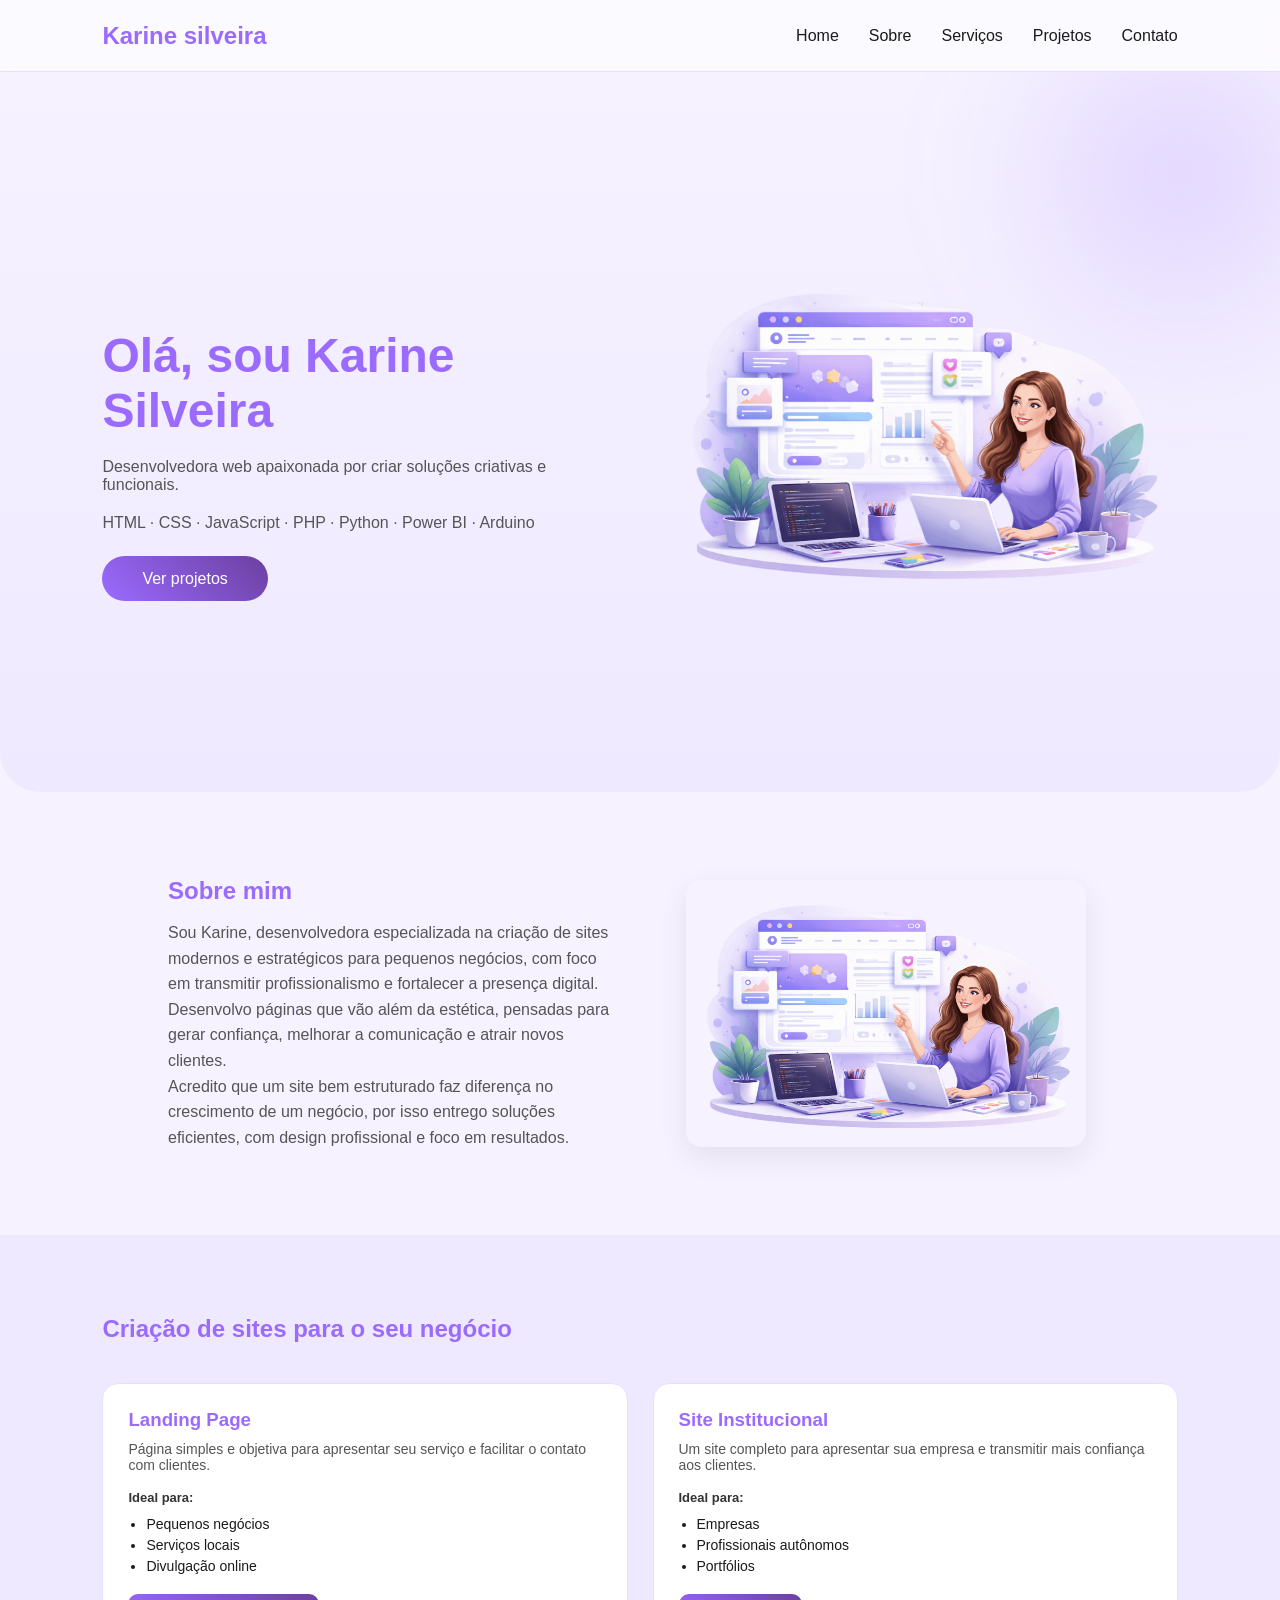
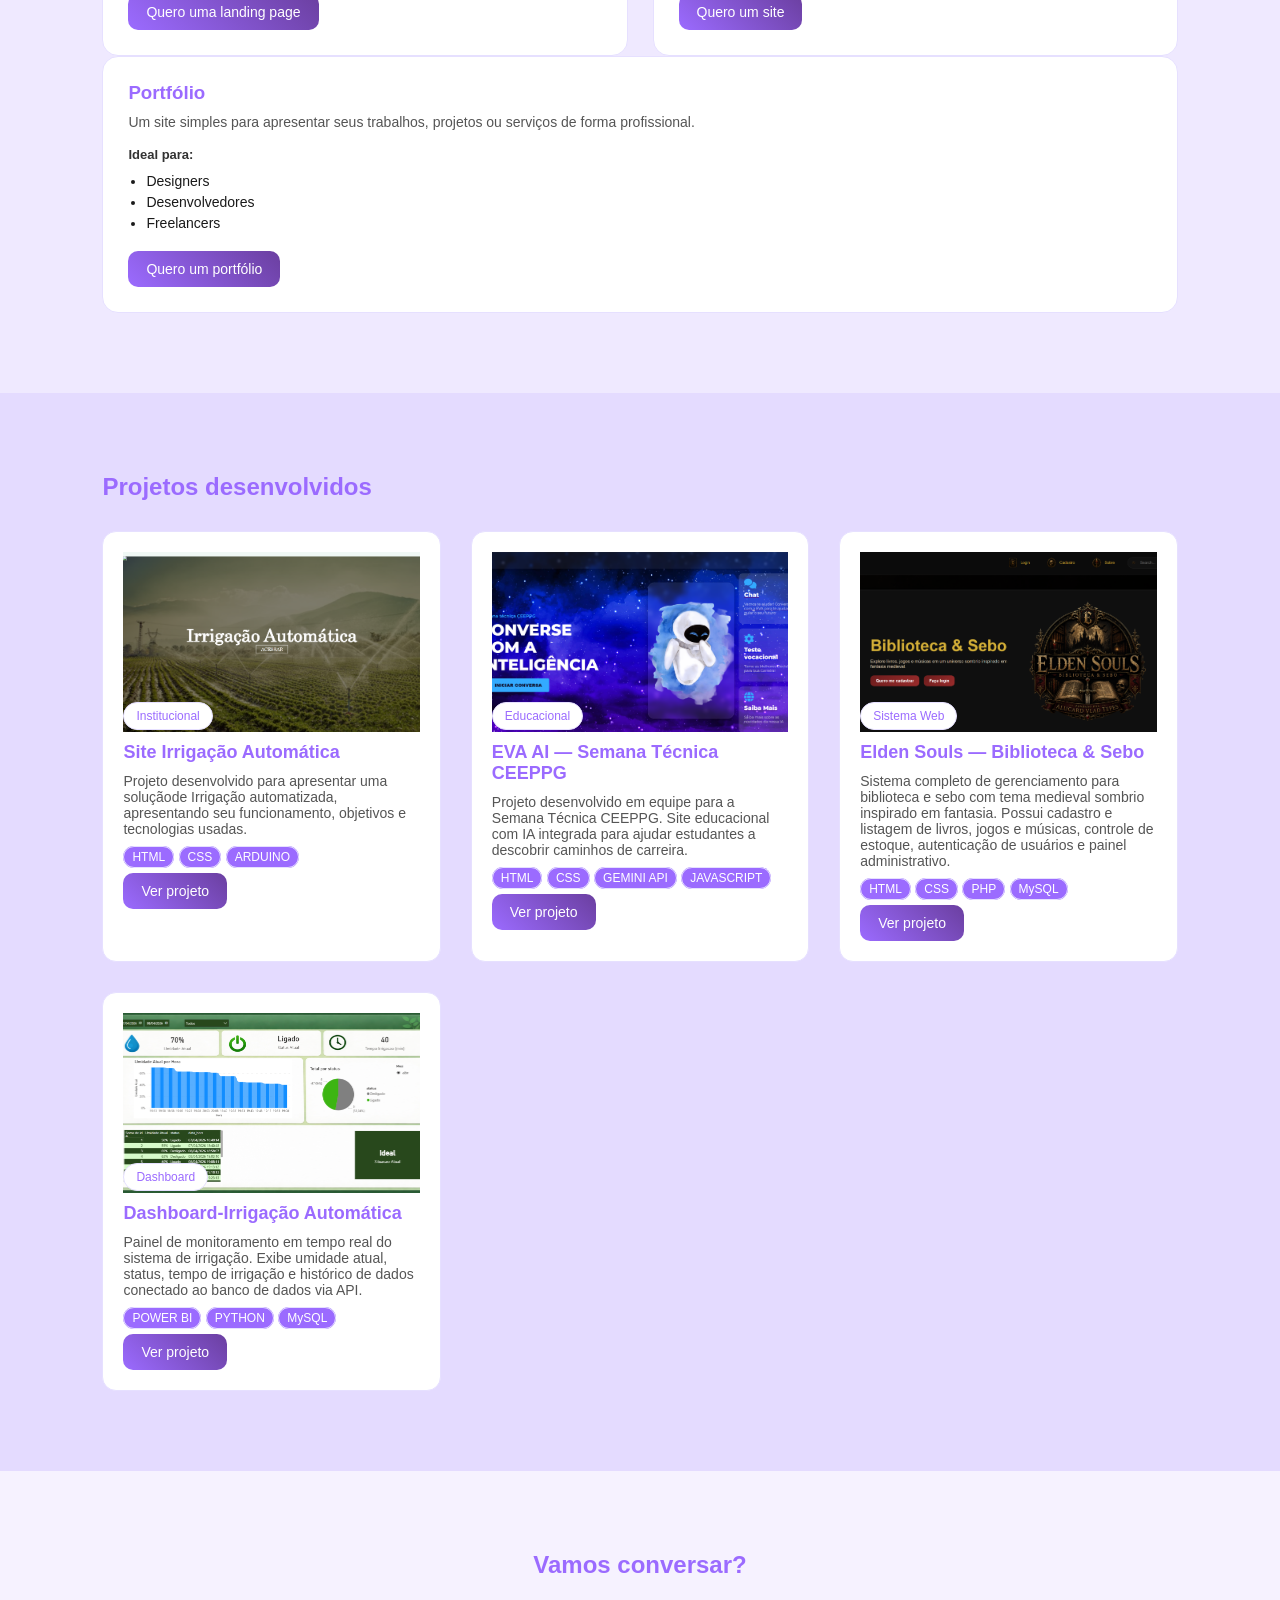
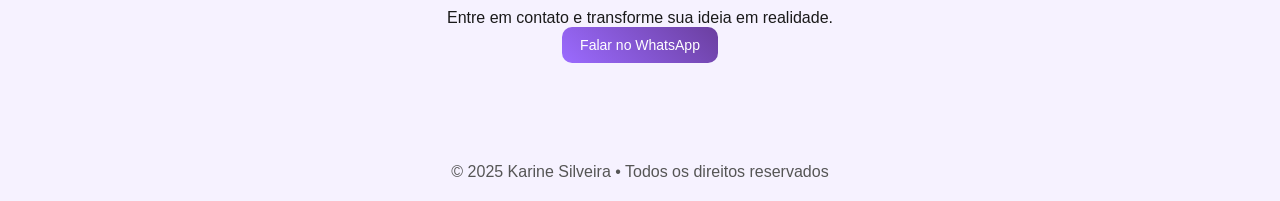
==== Portifolio/index.html @ a9d98913 "Subindo arquivos dia 16/06" ====
<!DOCTYPE html>
<html lang="pt-br">
<head>
  <meta charset="UTF-8">
  <title>Karine Silveira | Sites Criativos</title>
  <meta name="viewport" content="width=device-width, initial-scale=1.0">
  <link rel="stylesheet" href="./css/style.css">
  <link href="https://fonts.googleapis.com/css2?family=Inter:wght@300;400;600;800&display=swap" rel="stylesheet">
</head>

<body>

<header class="header">
  <h2>Karine silveira</h2>

  <div class="menu-toggle" id="menu-toggle">
    <span></span>
    <span></span>
    <span></span>
  </div>

  <nav class="nav" id="nav">
    <a href="index.html">Home</a>
    <a href="#sobre">Sobre</a>
    <a href="#servicos">Serviços</a>
    <a href="#portfolio">Projetos</a>
    <a href="#contato">Contato</a>
  </nav>
</header>

<section  class="hero">
  <div class="hero-text">
    <h1>Olá, sou Karine Silveira</h1>
    <p>Desenvolvedora web apaixonada por criar soluções criativas e funcionais.</p>
    <p>HTML · CSS · JavaScript · PHP · Python · Power BI · Arduino</p>
  </br>

    <a href="https://wa.me/5542988719250" class="shiny-btn">
      Ver projetos
    </a>
  </div>

  <img src="./img/logo.png" alt="Softyx">
</section>

<!-- SOBRE -->
<section id="sobre" class="sobre"> <!-- section Musica-->

<div class="sobre-text"><!-- section div-->
  <h2>Sobre mim</h2>
  <p>
    Sou Karine, desenvolvedora especializada na criação de sites modernos e estratégicos para pequenos negócios, com foco em transmitir profissionalismo e fortalecer a presença digital.
  </p>
  <p>Desenvolvo páginas que vão além da estética, pensadas para gerar confiança, melhorar a comunicação e atrair novos clientes.</p>
  <p>Acredito que um site bem estruturado faz diferença no crescimento de um negócio, por isso entrego soluções eficientes, com design profissional e foco em resultados.</p>
</div>
   <div class="sobre-img"><!-- section video-->
      <img src="./img/logo.png" alt="Karine">
    </div>
</section>

<section id="servicos">
  <h2>Criação de sites para o seu negócio</h2>

  <div class="servicos">

    <!-- CARD 1 -->
    <div class="card-services">
      <h3>Landing Page</h3>

      <p class="descricao">
        Página simples e objetiva para apresentar seu serviço e facilitar o contato com clientes.
      </p>

      <span class="ideal">Ideal para:</span>

      <ul> 
        <li>Pequenos negócios</li>
        <li>Serviços locais</li>
        <li>Divulgação online</li>
      </ul>

      <a href="#" class="btn">Quero uma landing page</a>
    </div>

    <!-- CARD 2 -->
    <div class="card-services">
      <h3>Site Institucional</h3>

      <p class="descricao">
        Um site completo para apresentar sua empresa e transmitir mais confiança aos clientes.
      </p>

      <span class="ideal">Ideal para:</span>

      <ul> 
        <li>Empresas</li>
        <li>Profissionais autônomos</li>
        <li>Portfólios</li>
      </ul>

      <a href="#" class="btn">Quero um site</a>
    </div>
  </div>

  <div class="card-services">
  <h3>Portfólio</h3>

  <p class="descricao">
    Um site simples para apresentar seus trabalhos, projetos ou serviços de forma profissional.
  </p>

  <span class="ideal">Ideal para:</span>

  <ul> 
    <li>Designers</li>
    <li>Desenvolvedores</li>
    <li>Freelancers</li>
  </ul>

  <a href="#" class="btn">Quero um portfólio</a>
</div>
</section>

 

<section id="portfolio">
  <h2>Projetos desenvolvidos</h2>

  <div class="cards">

    <div class="card card-portfolio">
      <div class="card-image">
        <img src="img/irrigacao.png">
      </div>
      <span class="tag">Institucional</span>
      <h3>Site Irrigação Automática</h3>
      <p>Projeto desenvolvido para apresentar uma soluçãode Irrigação automatizada,
        apresentando seu funcionamento, objetivos e tecnologias usadas.
      </p>
      <div>
      <span class="linguagens">HTML</span>
      <span class="linguagens">CSS</span>
      <span class="linguagens">ARDUINO</span>
      </div>
      <br>
      <a href="#" class="btn">Ver projeto</a>
    </div>

    <div class="card card-portfolio">
      <div class="card-image">
         <img src="img/eva-ia.png">
      </div>
      <span class="tag">Educacional</span>
      <h3>EVA AI — Semana Técnica CEEPPG</h3>
      <p>Projeto desenvolvido em equipe para a Semana Técnica CEEPPG. Site educacional com IA integrada para 
       ajudar estudantes a descobrir caminhos de carreira.</p>
      <div>
      <span class="linguagens">HTML</span>
      <span class="linguagens">CSS</span>
      <span class="linguagens">GEMINI API</span>
      <span class="linguagens">JAVASCRIPT</span>
      </div>
    </br>
      <a href="#" class="btn">Ver projeto</a>
    </div>

  <div class="card card-portfolio">
    <div class="card-image">
    <img src="img/elden_souls.png">
    </div>
    <span class="tag">Sistema Web</span>
    <h3>Elden Souls — Biblioteca & Sebo</h3>
    <p>
    Sistema completo de gerenciamento para biblioteca e sebo com tema medieval sombrio inspirado em fantasia. Possui cadastro e listagem de livros, jogos e músicas, controle de estoque, autenticação 
    de usuários e painel administrativo.
    </p>
    <div>
      <span class="linguagens">HTML</span>
      <span class="linguagens">CSS</span>
      <span class="linguagens">PHP</span>
      <span class="linguagens">MySQL</span>
      </div>
  </br>
    <a href="#" class="btn">Ver projeto</a>
  </div>

    <div class="card card-portfolio">
      <div class="card-image">
         <img src="img/Dashboard.png">
      </div>
       <span class="tag">Dashboard</span>
      <h3>Dashboard-Irrigação Automática</h3>
      <p>Painel de monitoramento em tempo real do sistema de irrigação. Exibe umidade atual, status, tempo de irrigação e histórico de dados 
        conectado ao banco de dados via API.</p>
      <div>
      <span class="linguagens">POWER BI</span>
      <span class="linguagens">PYTHON</span>
      <span class="linguagens">MySQL</span>
      </div>
      </br>
      <a href="#" class="btn">Ver projeto</a>
    </div>

  </div>
</section>

<section id="contato" class="contato">
  <h2>Vamos conversar?</h2>
  <p>Entre em contato e transforme sua ideia em realidade.</p>

  <a href="https://wa.me/5542988719250" class="btn">
    Falar no WhatsApp
  </a>
</section>

<footer>
  © 2025 Karine Silveira • Todos os direitos reservados
</footer>

<script>
const menuToggle = document.getElementById("menu-toggle");
const nav = document.getElementById("nav");

menuToggle.addEventListener("click", () => {
  menuToggle.classList.toggle("active");
  nav.classList.toggle("active");
});
</script>

</body>
</html>
---- Portifolio/css/style.css ----
:root{
  --lavanda:#f6f2ff;
  --lavanda-2:#efe9ff;
  --lavanda-3:#e4dbff;

  --roxo:#9b6bff;
  --roxo-escuro:#6b3fa0;

  --texto:#1a1a1a;
  --cinza:#555;
  --borda:#e6e0ff;
}

*{
  margin:0;
  padding:0;
  box-sizing:border-box;
  font-family:'Segoe UI', sans-serif;
}

body{
  background:var(--lavanda);
  color:var(--texto);
}

/* HEADER */
.header{
  height:72px;
  position:sticky;
  top:0;
  z-index:1000;
  padding:0 8%;
  display:flex;
  align-items:center;
  justify-content:space-between;
  backdrop-filter:blur(10px);
  background:rgba(255,255,255,.6);
  border-bottom:1px solid var(--borda);
}
.header h2{
  color: var(--roxo);
}
/* NAV */
.nav{
  display:flex;
  gap:30px;
}

.nav a{
  position:relative;
  color:var(--texto);
  text-decoration:none;
  font-weight:500;
}

/* underline */
.nav a::after{
  content:"";
  position:absolute;
  left:0;
  bottom:-6px;
  width:0;
  height:2px;
  background:linear-gradient(90deg,var(--roxo),#ff8cff);
  transition:.3s;
}

.nav a:hover::after{
  width:100%;
}

.nav a:hover{
  color:var(--roxo);
}

/* MENU TOGGLE */
.menu-toggle{
  position:relative;
  width:42px;
  height:42px;
  display:none;
  align-items:center;
  justify-content:center;
  border-radius:50%;
  background:rgba(181,124,255,.1);
  cursor:pointer;
  transition:.3s;
}

.menu-toggle span{
  position:absolute;
  width:22px;
  height:2px;
  background:var(--roxo);
  transition:.4s;
}

.menu-toggle span:nth-child(1){transform:translateY(-6px);}
.menu-toggle span:nth-child(3){transform:translateY(6px);}


/* HERO */
.hero{
  min-height:80vh;
  padding:0 8%;
  display:flex;
  align-items:center;
  justify-content:space-between;
  gap:40px;
  background:linear-gradient(180deg,var(--lavanda),var(--lavanda-2));
  border-radius:0 0 40px 40px;
  position:relative;
  overflow:hidden;
}

/* glow fundo */
.hero::after{
  content:"";
  position:absolute;
  width:400px;
  height:400px;
  background:radial-gradient(circle, rgba(155,107,255,.25), transparent 70%);
  top:-100px;
  right:-100px;
  filter:blur(60px);
  z-index:0;
}

.hero img{
  width:40vw;
  position:relative;
  z-index:1;
}

.hero-text{
  position:relative;
  z-index:1;
}

.hero-text h1{
  margin-top: 4vw;
  font-size:3rem;
  color:var(--roxo);
}

.hero-text p{
  margin:20px 0;
  color:var(--cinza);
}
/* SOBRE */
.sobre{
  width:80vw;
  margin:5vh auto;
  padding:40px;
  border-radius:20px;
  display:flex; /* ESSENCIAL */
  align-items:center;
  justify-content:space-between;
  gap:40px;
  flex-wrap:wrap;
}

/* SOBRE TEXTO */
.sobre-text{
  flex:1;
  min-width:280px;
}

.sobre-text h2{
  font-family:"Segoe UI", sans-serif; /* fonte mais profissional */
  color:var(--roxo);
  margin-bottom:15px;
}

.sobre-text p{
  font-family:"Segoe UI", sans-serif;
  color:var(--cinza);
  line-height:1.6;
}

/* SOBRE IMAGEM */
.sobre-img{
  flex:1;
  display:flex;
  justify-content:center;
}

.sobre-img img{
  width:100%;
  max-width:400px;
  border-radius:16px;
  box-shadow:0 10px 30px rgba(0,0,0,.08);
}
/* BOTÃO */
.shiny-btn{
  padding:14px 40px;
  border-radius:50px;
  background:linear-gradient(45deg,var(--roxo),var(--roxo-escuro));
  color:#fff;
  text-decoration:none;
  transition:.3s;
}

.shiny-btn:hover{
  box-shadow:0 8px 25px rgba(155,107,255,.4);
}

/* SEÇÕES */
section{
  padding:80px 8%;
}

section h2{
  color:var(--roxo);
  margin-bottom:30px;
}

/* SERVIÇOS */
#servicos{
  background:var(--lavanda-2);
}

.servicos {
  display: grid;
  grid-template-columns: repeat(auto-fit, minmax(250px, 1fr));
  gap: 25px;
  margin-top: 40px;
}

.card-services {
  background: #fff;
  border-radius: 16px;
  padding: 25px;
  border: 1px solid var(--borda);
  transition: 0.3s;
}

.card-services:hover {
  transform: translateY(-6px);
  box-shadow: 0 10px 25px rgba(0,0,0,0.08);
}

.card-services h3 {
  color: var(--roxo);
  margin-bottom: 10px;
}

.descricao {
  font-size: 14px;
  color: #555;
  margin-bottom: 15px;
}

.ideal {
  font-size: 13px;
  font-weight: bold;
  color: #333;
}

.card-services ul {
  margin: 10px 0 20px;
  padding-left: 18px;
}

.card-services li {
  font-size: 14px;
  margin-bottom: 5px;
}

.btn {
  display: inline-block;
  padding: 10px 18px;
  background:linear-gradient(45deg,var(--roxo),var(--roxo-escuro));
  color: #fff;
  border-radius: 10px;
  text-decoration: none;
  font-size: 14px;
}

/* PORTFÓLIO */
#portfolio{
  background:var(--lavanda-3);
}

.cards{
  display:grid;
  grid-template-columns:repeat(auto-fit,minmax(260px,1fr));
  gap:30px;
}

.card{
  background:#ffffff;
  border-radius:14px;
  padding:20px;
  border:1px solid var(--borda);
  overflow: hidden;
  transition:.3s;
  position:relative;
}

.tag {
  position: absolute;
  top: 170px;
  left: 20px;
  background: #fff;
  color: var(--roxo);
  padding: 6px 12px;
  border-radius: 20px;
  font-size: 12px;
  border: 1px solid var(--borda);
}

.linguagens{
  position:relative;
  top: 10px;
  margin-bottom: 20px;
  background:var(--roxo);
  color: #ffffff;
  padding: 3px 8px;
  border-radius: 20px;
  font-size: 12px;
  border: 1px solid var(--borda);
}
.card:hover{
  transform:translateY(-6px);
  box-shadow:0 10px 25px rgba(0,0,0,.06);
}

.card-image {
    width: 100%;
    height: 180px;
    overflow: hidden; /* ESSENCIAL */
}

.card-image img {
    width: 100%;
    height: 100%;
    object-fit: cover; /* FAZ A IMAGEM OCUPAR TUDO */
}
.card h3{
  font-size:18px;
  color: var(--roxo);
  margin-top: 10px;
}

.card p{
  font-size:14px;
  color:var(--cinza);
  margin-top: 10px;
}

.card a{
  color:#ffffff;
  text-decoration:none;
  font-weight:500;
}

/* CONTATO */
.contato{
  text-align:center;
}


/* FOOTER */
footer{
  padding:20px;
  text-align:center;
  color:var(--cinza);
}

/* MOBILE */
@media(max-width:768px){
  .hero{
    flex-direction:column;
    text-align:center;
  }

  .hero img{
    width:70vw;
    display:block; 
    margin-top:20px;
  }
  .sobre img{
    width:40vw;
    display:block; 
    margin-top:20px;
  }

  .menu-toggle{
    display:flex;
  }

  .nav{
    position:absolute;
    top:72px;
    left:0;
    width:100%;
    background:#fff;
    flex-direction:column;
    align-items:center;
    gap:20px;
    max-height:0;
    overflow:hidden;
    transition:.4s;
  }

  .nav.active{
    max-height:400px;
    padding:20px 0;
  }
}
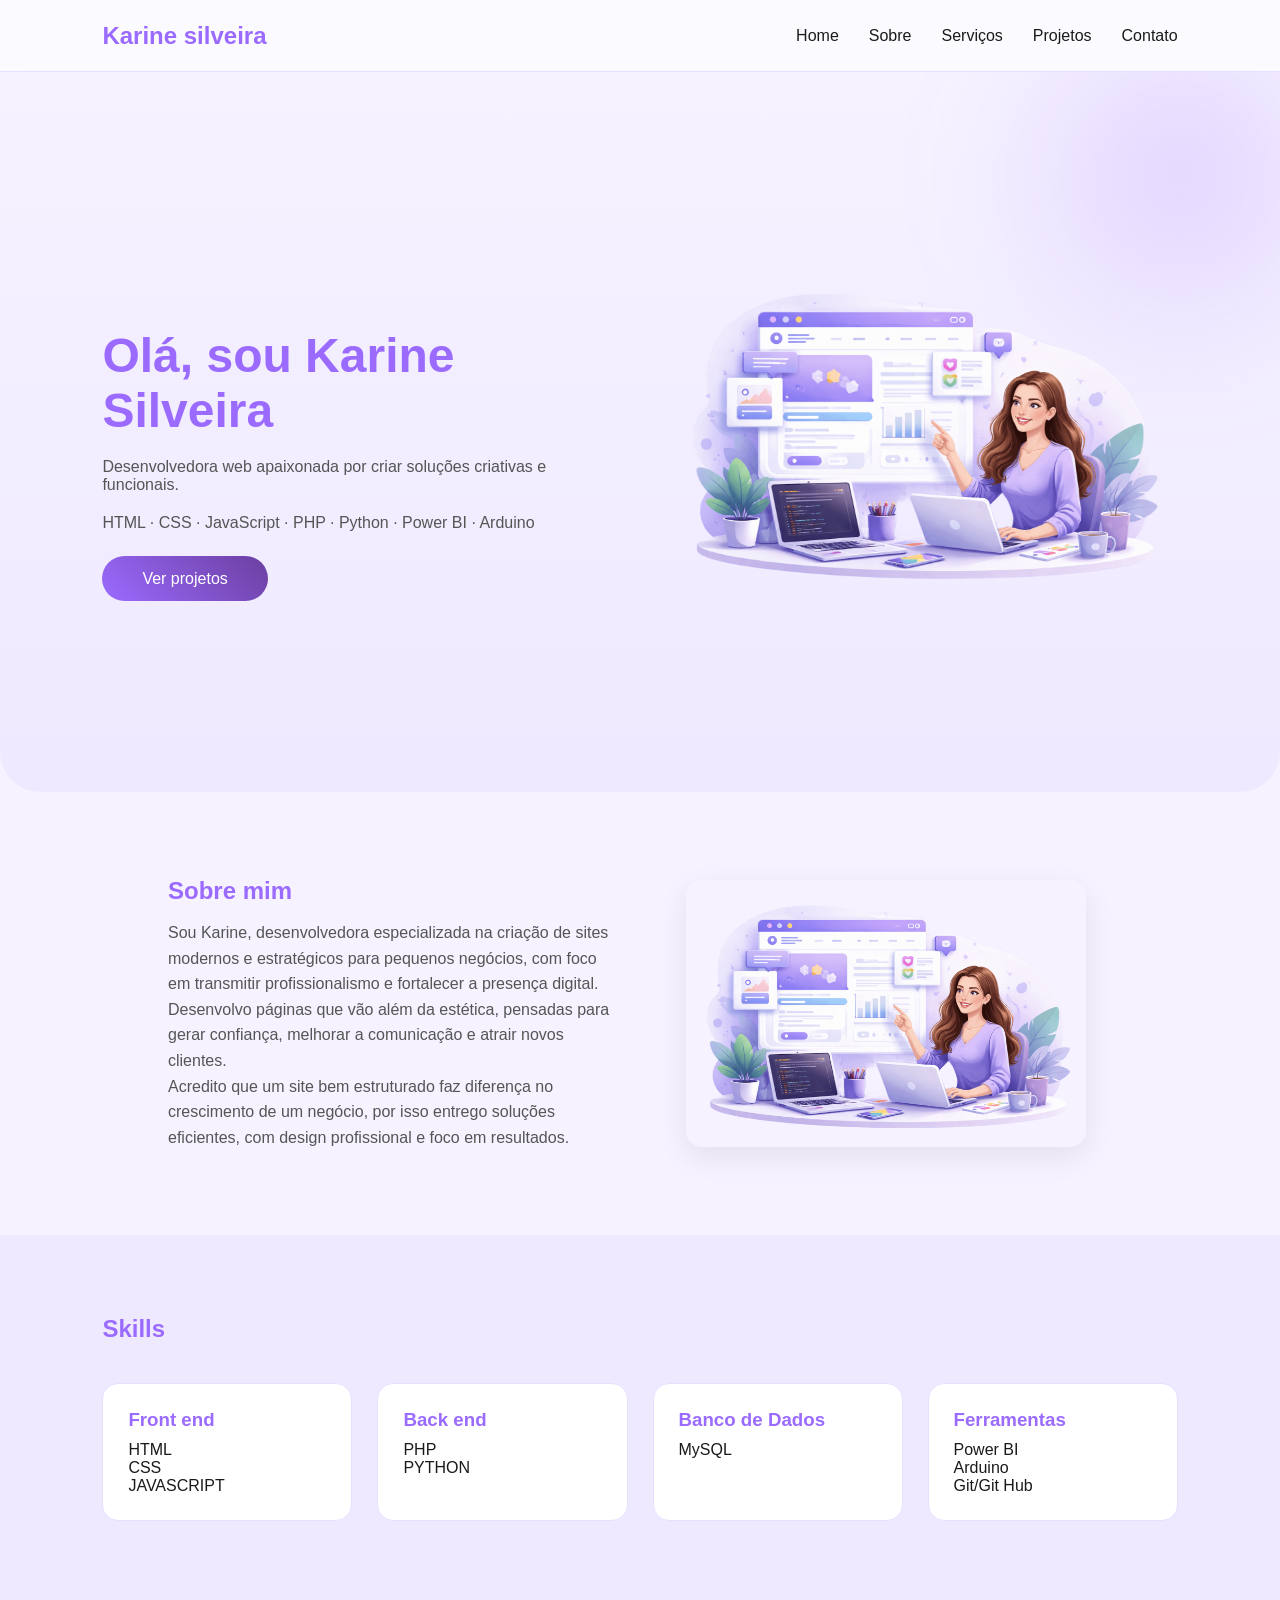
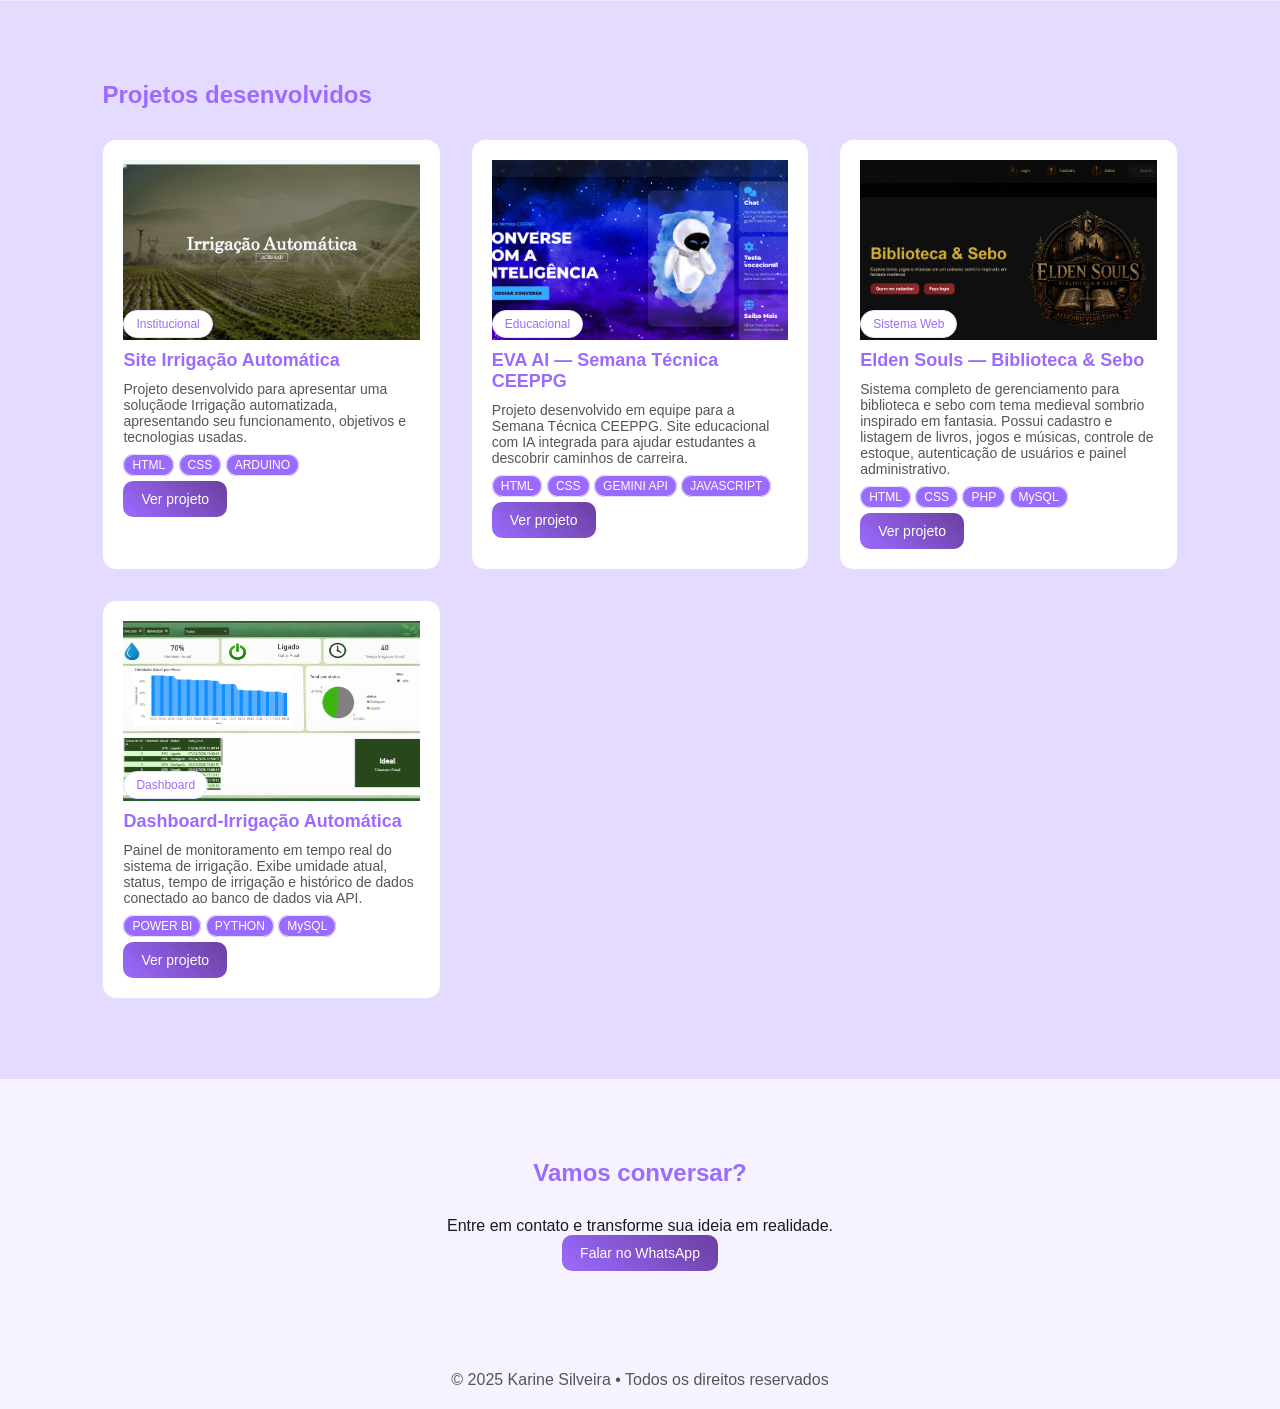
==== commit 16d1de01: "Atualizar o index.html" ====
--- a/Portifolio/index.html
+++ b/Portifolio/index.html
@@ -59,68 +59,76 @@
     </div>
 </section>
 
-<section id="servicos">
-  <h2>Criação de sites para o seu negócio</h2>
-
-  <div class="servicos">
-
-    <!-- CARD 1 -->
-    <div class="card-services">
-      <h3>Landing Page</h3>
-
-      <p class="descricao">
-        Página simples e objetiva para apresentar seu serviço e facilitar o contato com clientes.
-      </p>
-
-      <span class="ideal">Ideal para:</span>
-
-      <ul> 
-        <li>Pequenos negócios</li>
-        <li>Serviços locais</li>
-        <li>Divulgação online</li>
-      </ul>
-
-      <a href="#" class="btn">Quero uma landing page</a>
-    </div>
-
-    <!-- CARD 2 -->
-    <div class="card-services">
-      <h3>Site Institucional</h3>
-
-      <p class="descricao">
-        Um site completo para apresentar sua empresa e transmitir mais confiança aos clientes.
-      </p>
-
-      <span class="ideal">Ideal para:</span>
-
-      <ul> 
-        <li>Empresas</li>
-        <li>Profissionais autônomos</li>
-        <li>Portfólios</li>
-      </ul>
-
-      <a href="#" class="btn">Quero um site</a>
-    </div>
-  </div>
-
-  <div class="card-services">
-  <h3>Portfólio</h3>
-
-  <p class="descricao">
-    Um site simples para apresentar seus trabalhos, projetos ou serviços de forma profissional.
-  </p>
-
-  <span class="ideal">Ideal para:</span>
-
-  <ul> 
-    <li>Designers</li>
-    <li>Desenvolvedores</li>
-    <li>Freelancers</li>
-  </ul>
-
-  <a href="#" class="btn">Quero um portfólio</a>
-</div>
-</section>
+
+
+      <section id="servicos">
+  <h2>Skills</h2>
+
+  <div class="servicos">
+
+    <!-- CARD 1 -->
+    <div class="card-services">
+      <h3>Front end </h3>
+      
+      <div class="skill">
+        <i class="fa fa-html5"/></i>
+        <span>HTML</span>
+        </div>
+        
+        <div class="skill">
+        <i class="fa fa-html5"/></i>
+        <span>CSS</span>
+        </div>
+        
+        <div class="skill">
+        <i class="fa fa-html5"/></i>
+        <span>JAVASCRIPT</span>
+        </div>
+    </div>
+
+    <!-- CARD 2 -->
+    <div class="card-services">
+      <h3>Back end </h3>
+      <div class="skill">
+        <i class="fa fa-html5"/></i>
+        <span>PHP</span>
+        </div>
+        
+        <div class="skill">
+        <i class="fa fa-html5"/></i>
+        <span>PYTHON</span>
+        </div>
+    </div>
+
+    <!-- CARD 3 -->
+  <div class="card-services">
+      <h3>Banco de Dados</h3>
+      <div class="skill">
+        <i class="fa fa-html5"/></i>
+        <span>MySQL</span>
+        </div>
+    </div>
+    
+    <!-- CARD 4 -->
+    <div class="card-services">
+      <h3>Ferramentas </h3>
+      <div class="skill">
+        <i class="fa fa-html5"/></i>
+        <span>Power BI</span>
+        </div>
+        
+        <div class="skill">
+        <i class="fa fa-html5"/></i>
+        <span>Arduino</span>
+        </div>
+        
+        <div class="skill">
+        <i class="fa fa-html5"/></i>
+        <span>Git/Git Hub</span>
+        </div>
+    </div>
+</section>
+
 
  
 
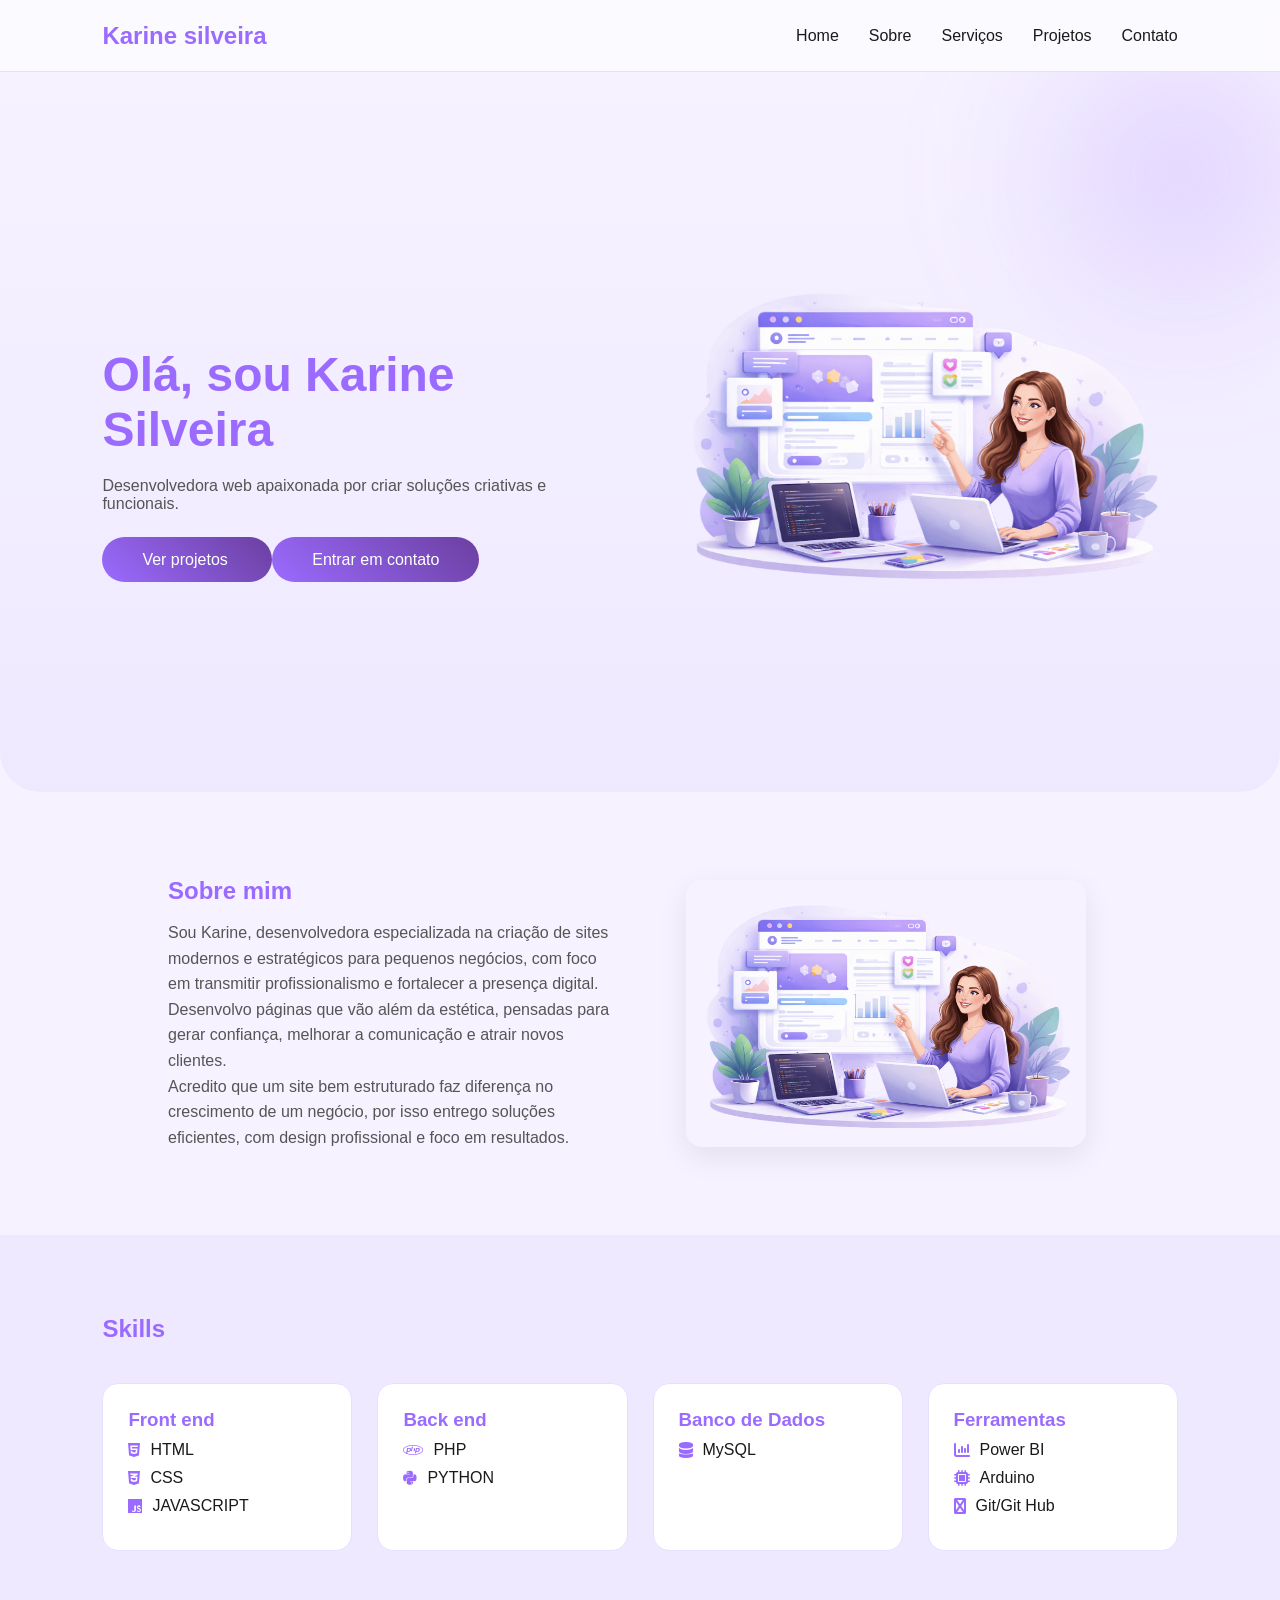
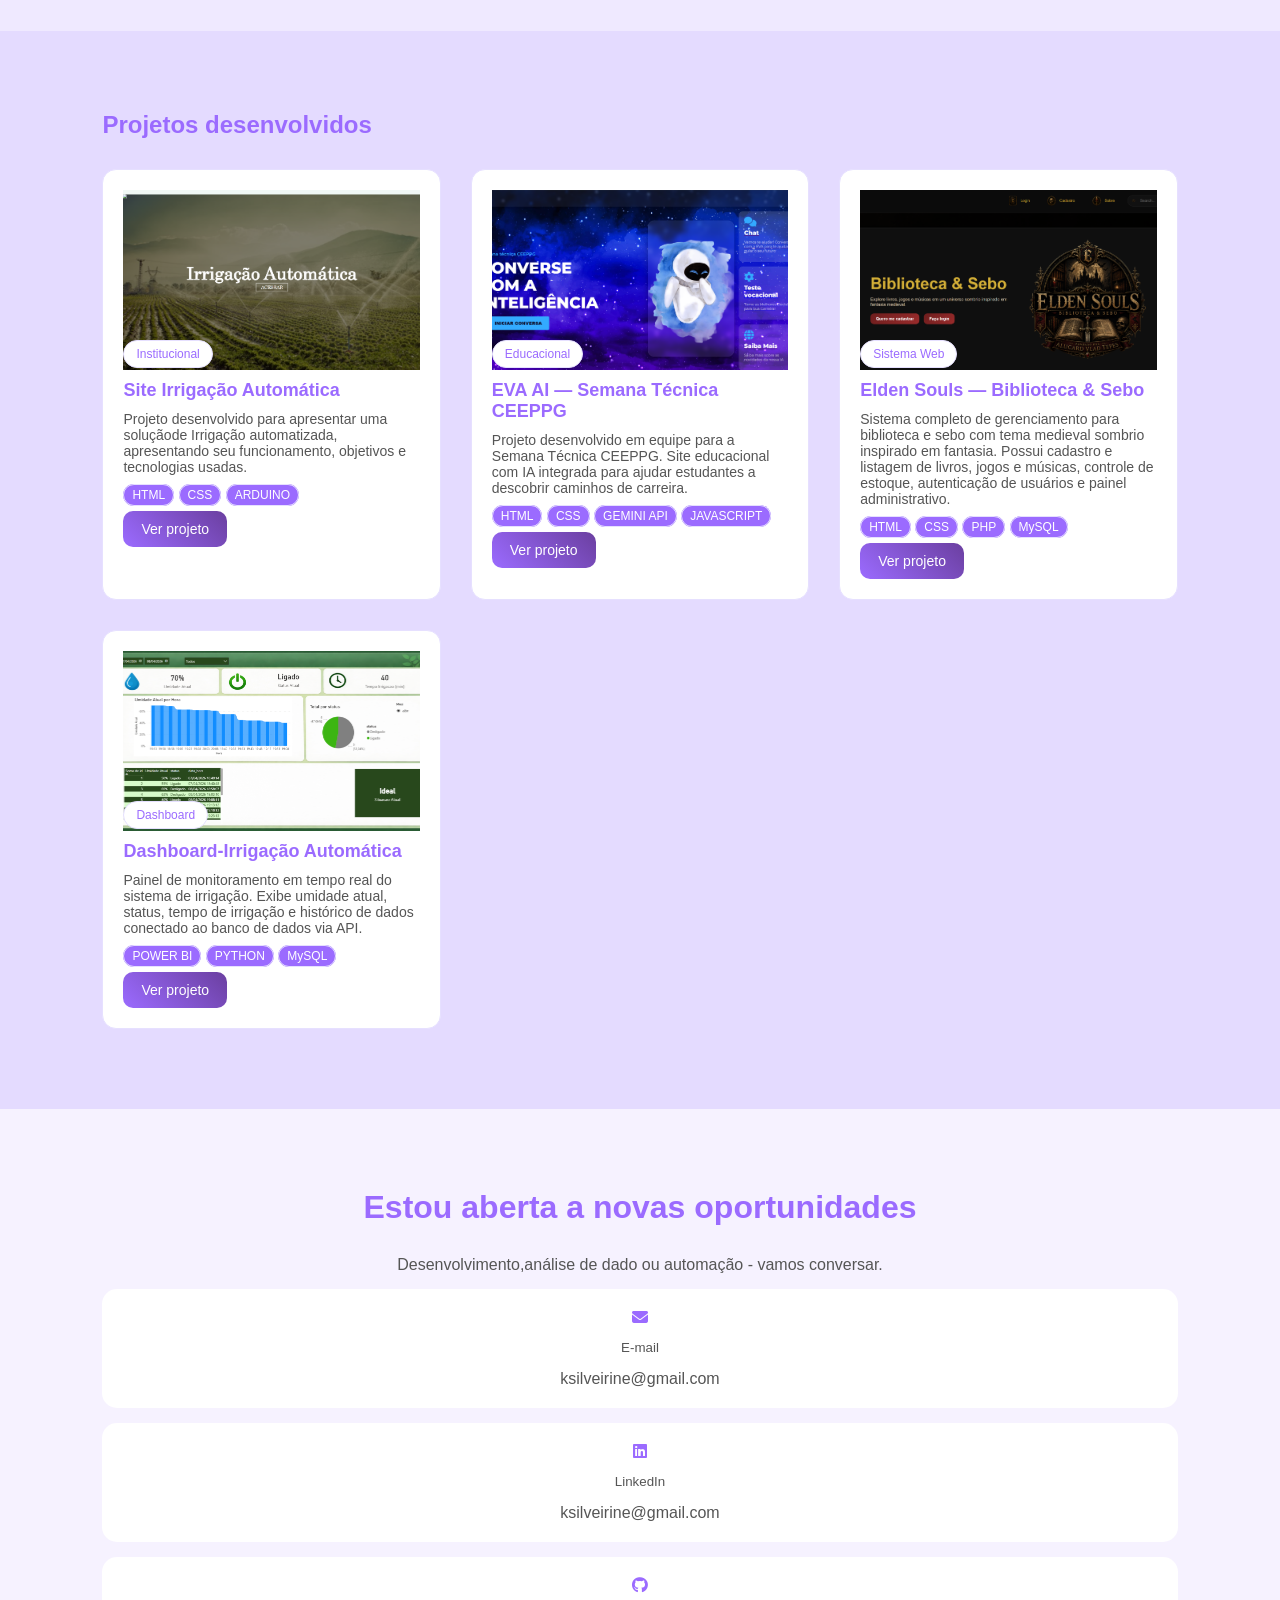
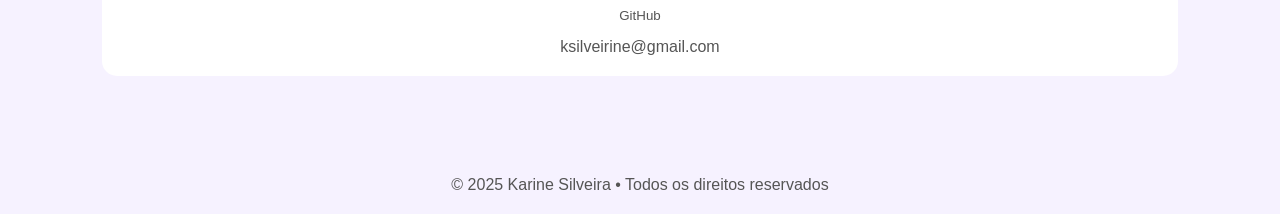
==== commit e1f5eafb: "subindo atualizações do portifólio" ====
--- a/Portifolio/index.html
+++ b/Portifolio/index.html
@@ -6,6 +6,7 @@
   <meta name="viewport" content="width=device-width, initial-scale=1.0">
   <link rel="stylesheet" href="./css/style.css">
   <link href="https://fonts.googleapis.com/css2?family=Inter:wght@300;400;600;800&display=swap" rel="stylesheet">
+  <link href="https://cdnjs.cloudflare.com/ajax/libs/font-awesome/6.5.2/css/all.min.css" rel="stylesheet">
 </head>
 
 <body>
@@ -32,21 +33,23 @@
   <div class="hero-text">
     <h1>Olá, sou Karine Silveira</h1>
     <p>Desenvolvedora web apaixonada por criar soluções criativas e funcionais.</p>
-    <p>HTML · CSS · JavaScript · PHP · Python · Power BI · Arduino</p>
   </br>
 
-    <a href="https://wa.me/5542988719250" class="shiny-btn">
+    <a href="#portfolio" class="shiny-btn">
       Ver projetos
     </a>
+     <a href="https://wa.me/5542988719250" class="shiny-btn">
+      Entrar em contato
+    </a>
   </div>
 
   <img src="./img/logo.png" alt="Softyx">
 </section>
 
 <!-- SOBRE -->
-<section id="sobre" class="sobre"> <!-- section Musica-->
-
-<div class="sobre-text"><!-- section div-->
+<section id="sobre" class="sobre"> 
+
+<div class="sobre-text">
   <h2>Sobre mim</h2>
   <p>
     Sou Karine, desenvolvedora especializada na criação de sites modernos e estratégicos para pequenos negócios, com foco em transmitir profissionalismo e fortalecer a presença digital.
@@ -61,76 +64,76 @@
 
 
 
-      <section id="servicos">
-  <h2>Skills</h2>
-
-  <div class="servicos">
-
-    <!-- CARD 1 -->
-    <div class="card-services">
-      <h3>Front end </h3>
-      
-      <div class="skill">
-        <i class="fa fa-html5"/></i>
-        <span>HTML</span>
-        </div>
-        
-        <div class="skill">
-        <i class="fa fa-html5"/></i>
-        <span>CSS</span>
-        </div>
-        
-        <div class="skill">
-        <i class="fa fa-html5"/></i>
-        <span>JAVASCRIPT</span>
-        </div>
-    </div>
-
-    <!-- CARD 2 -->
-    <div class="card-services">
-      <h3>Back end </h3>
-      <div class="skill">
-        <i class="fa fa-html5"/></i>
-        <span>PHP</span>
-        </div>
-        
-        <div class="skill">
-        <i class="fa fa-html5"/></i>
-        <span>PYTHON</span>
-        </div>
-    </div>
-
-    <!-- CARD 3 -->
-  <div class="card-services">
-      <h3>Banco de Dados</h3>
-      <div class="skill">
-        <i class="fa fa-html5"/></i>
-        <span>MySQL</span>
-        </div>
-    </div>
-    
-    <!-- CARD 4 -->
-    <div class="card-services">
-      <h3>Ferramentas </h3>
-      <div class="skill">
-        <i class="fa fa-html5"/></i>
-        <span>Power BI</span>
-        </div>
-        
-        <div class="skill">
-        <i class="fa fa-html5"/></i>
-        <span>Arduino</span>
-        </div>
-        
-        <div class="skill">
-        <i class="fa fa-html5"/></i>
-        <span>Git/Git Hub</span>
-        </div>
-    </div>
-</section>
-
-
- 
+ <!--Skills -->
+      <section id="skils">
+  <h2>Skills</h2>
+
+  <div class="skills">
+
+    <!-- CARD 1 -->
+    <div class="card-skill">
+      <h3>Front end </h3>
+      
+      <div class="skill">
+        <i class="fa-brands fa-html5"/></i>
+        <span>HTML</span>
+        </div>
+        
+        <div class="skill">
+        <i class="fa-brands fa-css3-alt"/></i>
+        <span>CSS</span>
+        </div>
+        
+        <div class="skill">
+        <i class="fa-brands fa-js"/></i>
+        <span>JAVASCRIPT</span>
+        </div>
+    </div>
+
+    <!-- CARD 2 -->
+    <div class="card-skill">
+      <h3>Back end </h3>
+      <div class="skill">
+        <i class="fa-brands fa-php"/></i>
+        <span>PHP</span>
+        </div>
+        
+        <div class="skill">
+        <i class="fa fa-brands fa-python"/></i>
+        <span>PYTHON</span>
+        </div>
+    </div>
+
+    <!-- CARD 3 -->
+  <div class="card-skill">
+      <h3>Banco de Dados</h3>
+      <div class="skill">
+        <i class="fa-solid fa-database"/></i>
+        <span>MySQL</span>
+        </div>
+    </div>
+    
+    <!-- CARD 4 -->
+    <div class="card-skill">
+      <h3>Ferramentas </h3>
+      <div class="skill">
+        <i class="fa-solid fa-chart-column"/></i>
+        <span>Power BI</span>
+        </div>
+        
+        <div class="skill">
+        <i class="fa-solid fa-microchip"/></i>
+        <span>Arduino</span>
+        </div>
+        
+        <div class="skill">
+        <i class="fa-solid fa-github"/></i>
+        <span>Git/Git Hub</span>
+        </div>
+    </div>
+</section>
+
+
 
 <section id="portfolio">
   <h2>Projetos desenvolvidos</h2>
@@ -152,7 +155,7 @@
       <span class="linguagens">ARDUINO</span>
       </div>
       <br>
-      <a href="#" class="btn">Ver projeto</a>
+      <a href="irrigacao.html" class="btn">Ver projeto</a>
     </div>
 
     <div class="card card-portfolio">
@@ -214,12 +217,27 @@
 </section>
 
 <section id="contato" class="contato">
-  <h2>Vamos conversar?</h2>
-  <p>Entre em contato e transforme sua ideia em realidade.</p>
-
-  <a href="https://wa.me/5542988719250" class="btn">
-    Falar no WhatsApp
-  </a>
+  <h2>Estou aberta a novas oportunidades</h2>
+  <p>Desenvolvimento,análise de dado ou automação - vamos conversar.</p>
+
+    <div class="card-contato">
+      <i class="fa-solid fa-envelope"/></i>
+      <small>E-mail</small>
+      <p>ksilveirine@gmail.com</p>
+    </div>
+
+    <div class="card-contato">
+      <i class="fa-brands fa-linkedin"/></i>
+      <small>LinkedIn</small>
+      <p>ksilveirine@gmail.com</p>
+    </div>
+
+    <div class="card-contato">
+      <i class="fa-brands fa-github"/></i>
+      <small>GitHub</small>
+      <p>ksilveirine@gmail.com</p>
+    </div>
+
 </section>
 
 <footer>
--- a/Portifolio/css/style.css
+++ b/Portifolio/css/style.css
@@ -205,6 +205,7 @@
   box-shadow:0 8px 25px rgba(155,107,255,.4);
 }
 
+
 /* SEÇÕES */
 section{
   padding:80px 8%;
@@ -215,19 +216,19 @@
   margin-bottom:30px;
 }
 
-/* SERVIÇOS */
-#servicos{
+/* SKILLS */
+#skils{
   background:var(--lavanda-2);
 }
 
-.servicos {
+.skills {
   display: grid;
   grid-template-columns: repeat(auto-fit, minmax(250px, 1fr));
   gap: 25px;
   margin-top: 40px;
 }
 
-.card-services {
+.card-skill {
   background: #fff;
   border-radius: 16px;
   padding: 25px;
@@ -235,36 +236,24 @@
   transition: 0.3s;
 }
 
-.card-services:hover {
+.card-skill:hover {
   transform: translateY(-6px);
   box-shadow: 0 10px 25px rgba(0,0,0,0.08);
 }
 
-.card-services h3 {
+.card-skill h3 {
   color: var(--roxo);
   margin-bottom: 10px;
 }
 
-.descricao {
-  font-size: 14px;
-  color: #555;
-  margin-bottom: 15px;
-}
-
-.ideal {
-  font-size: 13px;
-  font-weight: bold;
-  color: #333;
-}
-
-.card-services ul {
-  margin: 10px 0 20px;
-  padding-left: 18px;
-}
-
-.card-services li {
-  font-size: 14px;
-  margin-bottom: 5px;
+.skill {
+    display: flex;
+    align-items: center;
+    gap: 10px;
+    margin: 10px 0;
+}
+.skill i{
+  color: var(--roxo);
 }
 
 .btn {
@@ -358,6 +347,32 @@
 /* CONTATO */
 .contato{
   text-align:center;
+}
+.contato h2{
+  font-size: 2rem;
+}
+.contato p{
+  color: var(--cinza);
+}
+.card-contato{
+  display: flex;
+  flex-direction: column;
+  align-items: center;
+  text-align: center;
+  width: 100%;
+  gap: 15px;
+  background: #ffffff;
+  color: var(--cinza);
+  padding: 20px 10px;
+  border-radius: 15px;
+  margin-top: 15px;
+  border-radius: 1px solid rgba(168,85,247,.2);
+}
+.card-contato i{
+  color: var(--roxo);
+}
+.card-contato span{
+  font-size: 30px;
 }
 
 
